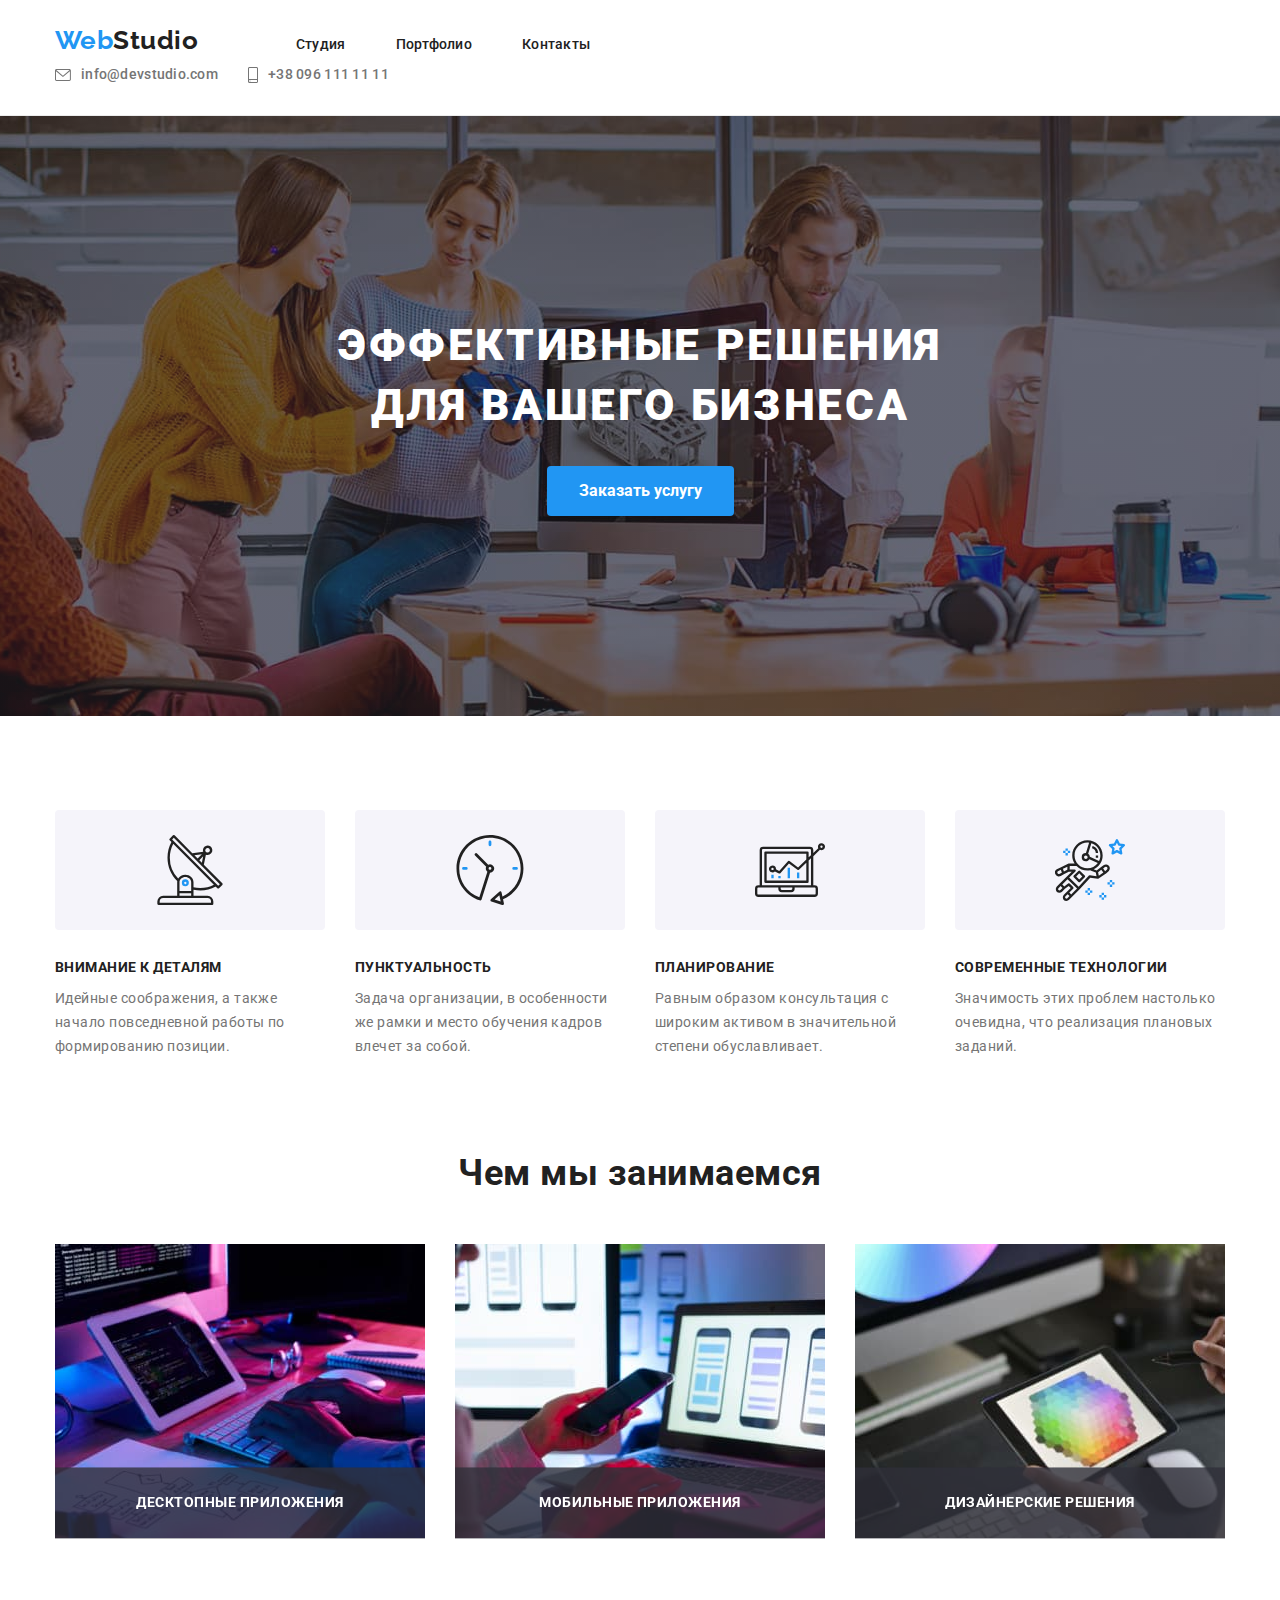
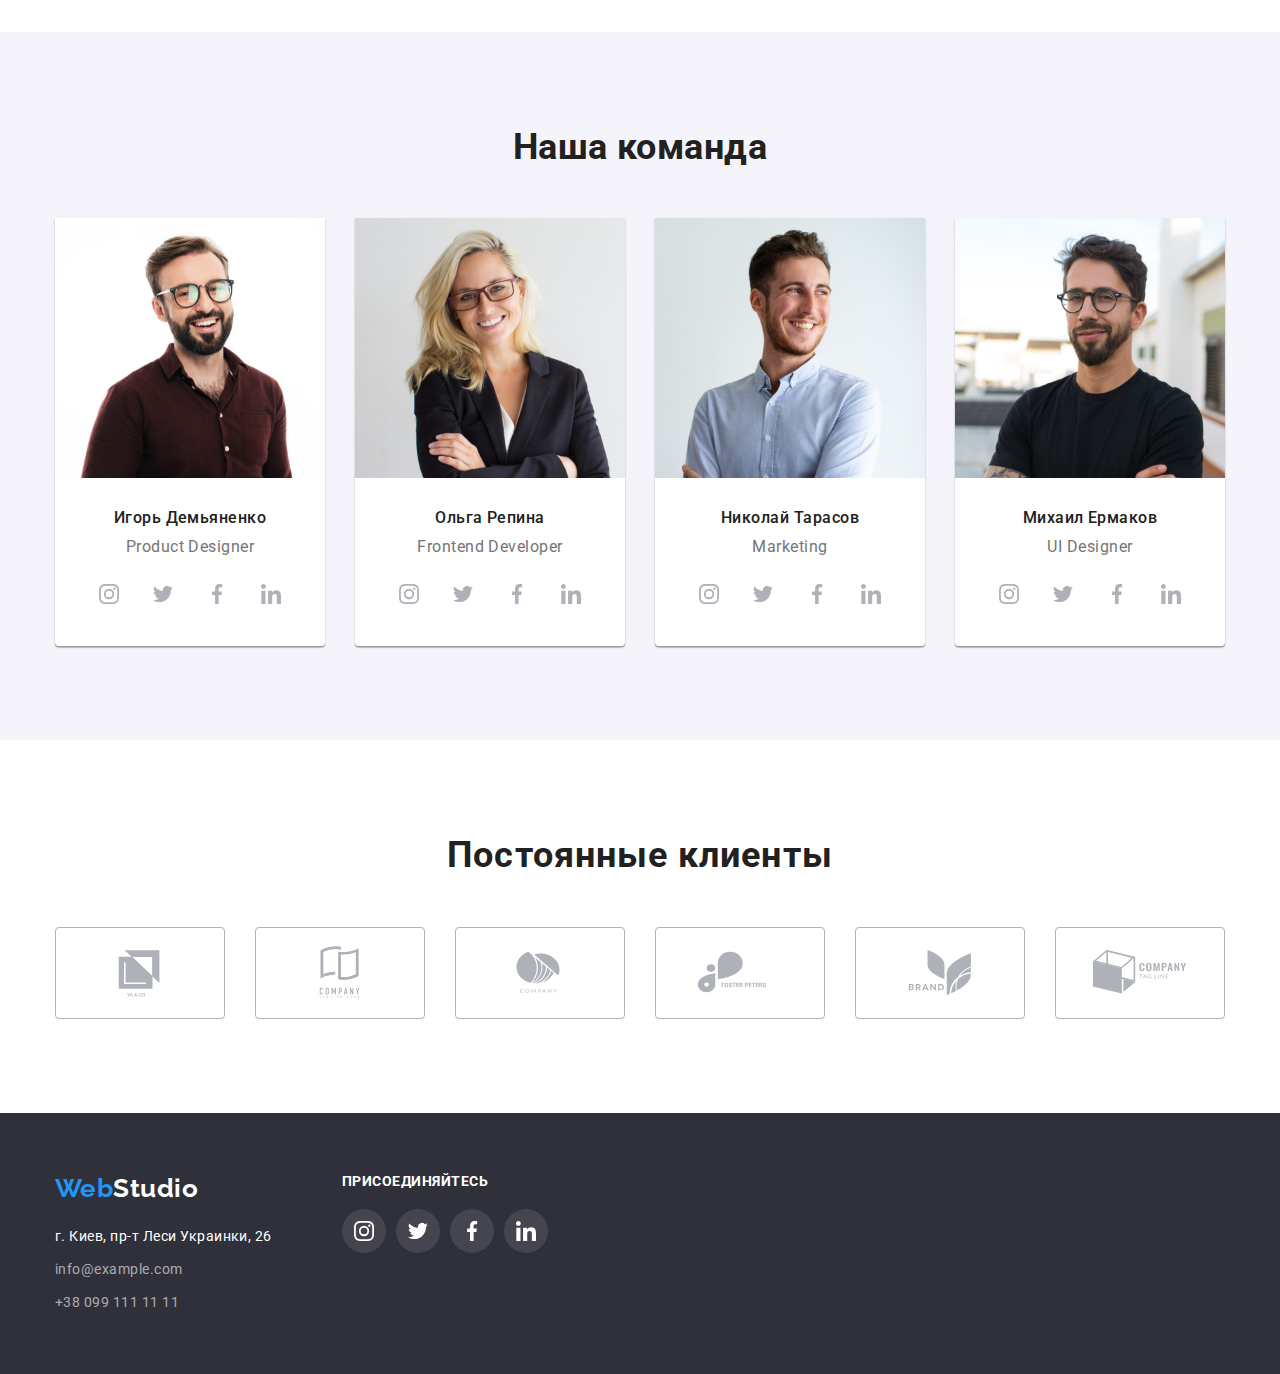
==== index.html @ 28126ce4 "first commit" ====
<!DOCTYPE html>
<html lang="ru">
  <head>
    <meta charset="UTF-8" />
    <meta http-equiv="X-UA-Compatible" content="IE=edge" />
    <meta name="viewport" content="width=device-width, initial-scale=1.0" />
    <title>Web Studio</title>
    <link
      href="https://fonts.googleapis.com/css2?family=Raleway:wght@700&family=Roboto:wght@400;500;700;900&display=swap"
      rel="stylesheet"
    />
    <link
      href="https://cdnjs.cloudflare.com/ajax/libs/modern-normalize/1.1.0/modern-normalize.min.css"
      rel="stylesheet"
    />
    <link href="./css/styles.css" rel="stylesheet" />
  </head>

  <body>
    <!------------------HEADER-------CAPTION-------------------->

    <header class="header">
      <div class="container">
        <a class="logo" href="./" lang="en"
          >Web<span class="logo-caption">Studio</span></a
        >
        <nav class="menu">
          <ul class="nav-menu">
            <li>
              <a class="menu-link studio-link" href="./index.html">Студия</a>
            </li>
            <li><a class="menu-link" href="./portfolio.html">Портфолио</a></li>
            <li><a class="menu-link" href="/">Контакты</a></li>
          </ul>
        </nav>

        <ul class="contacts">
          <li>
            <a class="contacts-link" href="mailto:info@devstudio.com" lang="en">
              <svg class="mail-icon" width="16" height="12">
                <use href="./images/icons.svg#mail"></use>
              </svg>
              info@devstudio.com</a
            >
          </li>
          <li>
            <a class="contacts-link" href="tel:+380961111111">
              <svg class="tel-icon" width="10" height="16">
                <use href="./images/icons.svg#tel"></use>
              </svg>
              +38 096 111 11 11</a
            >
          </li>
        </ul>
      </div>
    </header>

    <main>
      <!-------------------PRIMARY---------------------->
      <section class="primary">
        <div class="container">
          <h1 class="primary-title">
            Эффективные решения <br />
            для вашего бизнеса
          </h1>
          <button data-modal-open class="primary-btn" type="button">
            Заказать услугу
          </button>

          <div data-modal class="backdrop is-hidden">
            <div class="modal">
              <button data-modal-close class="window-btn">
                <svg class="close-window" width="11" height="11">
                  <use href="./images/icons.svg#close"></use>
                </svg>
              </button>
            </div>
          </div>
        </div>
      </section>

      <!----------------ADVANTAGES----------------------------->

      <section class="advantages">
        <div class="container">
          <ul class="adventages-list">
            <li class="adventages-list-item">
              <div class="advantages-icon-block">
                <svg width="70">
                  <use href="./images/icons.svg#advantages-first"></use>
                </svg>
              </div>
              <h3>Внимание к деталям</h3>
              <p>
                Идейные соображения, а также начало повседневной работы по
                формированию позиции.
              </p>
            </li>

            <li class="adventages-list-item">
              <div class="advantages-icon-block">
                <svg width="70">
                  <use href="./images/icons.svg#advantages-second"></use>
                </svg>
              </div>
              <h3>Пунктуальность</h3>
              <p>
                Задача организации, в особенности же рамки и место обучения
                кадров влечет за собой.
              </p>
            </li>

            <li class="adventages-list-item">
              <div class="advantages-icon-block">
                <svg width="70">
                  <use href="./images/icons.svg#advantages-third"></use>
                </svg>
              </div>
              <h3>Планирование</h3>
              <p>
                Равным образом консультация с широким активом в значительной
                степени обуславливает.
              </p>
            </li>

            <li class="adventages-list-item">
              <div class="advantages-icon-block">
                <svg width="70">
                  <use href="./images/icons.svg#advantages-forth"></use>
                </svg>
              </div>
              <h3>Современные технологии</h3>
              <p>
                Значимость этих проблем настолько очевидна, что реализация
                плановых заданий.
              </p>
            </li>
          </ul>
        </div>
      </section>

      <!----------------------ACTIVITY---------------------->

      <section class="activity">
        <div class="container">
          <h2 class="activity-title">Чем мы занимаемся</h2>

          <ul class="activity-list">
            <li>
              <div class="activity-container">
                <img
                  class="activity-photo"
                  src="images/futures-img1.jpg"
                  alt="программирование"
                  width="370"
                  height="294"
                />
                <div class="activity-text">
                  <p>Десктопные приложения</p>
                </div>
              </div>
            </li>

            <li>
              <div class="activity-container">
                <img
                  class="activity-photo"
                  src="images/futures-img2.jpg"
                  alt="мобильные приложения"
                  width="370"
                  height="294"
                />
                <div class="activity-text">
                  <p>Мобильные приложения</p>
                </div>
              </div>
            </li>

            <li>
              <div class="activity-container">
                <img
                  class="activity-photo"
                  src="images/futures-img3.jpg"
                  alt="дизайн"
                  width="370"
                  height="294"
                />
                <div class="activity-text">
                  <p>Дизайнерские решения</p>
                </div>
              </div>
            </li>
          </ul>
        </div>
      </section>

      <!---------------------TEAM---------------------------->

      <section class="team">
        <div class="container">
          <h2 class="team-title">Наша команда</h2>

          <ul class="team-list">
            <li class="team-item">
              <img
                class="team-item-photo"
                src="images/team-img1.jpg"
                alt="продуктовый дизайнер"
                width="270"
                height="260"
              />
              <div class="team-item-text">
                <h3>Игорь Демьяненко</h3>
                <p lang="en">Product Designer</p>

                <!----------- NETWORK LIST------------>
                <ul class="network-list">
                  <li class="network-item">
                    <a class="icon-link" href="https://www.instagram.com">
                      <svg class="social-network-icon">
                        <use href="./images/icons.svg#instagram"></use>
                      </svg>
                    </a>
                  </li>
                  <li class="network-item">
                    <a class="icon-link" href="https://twitter.com">
                      <svg class="social-network-icon">
                        <use href="./images/icons.svg#twitter"></use>
                      </svg>
                    </a>
                  </li>
                  <li class="network-item">
                    <a class="icon-link" href="https://www.facebook.com/">
                      <svg class="social-network-icon">
                        <use href="./images/icons.svg#facebook"></use>
                      </svg>
                    </a>
                  </li>
                  <li class="network-item">
                    <a class="icon-link" href="https://www.linkedin.com">
                      <svg class="social-network-icon">
                        <use href="./images/icons.svg#linkedin"></use>
                      </svg>
                    </a>
                  </li>
                </ul>
              </div>
            </li>

            <li class="team-item">
              <img
                class="team-item-photo"
                src="images/team-img2.jpg"
                alt="фронтенд разработчик"
                width="270"
                height="260"
              />
              <div class="team-item-text">
                <h3>Ольга Репина</h3>
                <p lang="en">Frontend Developer</p>

                <!----------- NETWORK LIST------------>
                <ul class="network-list">
                  <li class="network-item">
                    <a class="icon-link" href="https://www.instagram.com">
                      <svg class="social-network-icon">
                        <use href="./images/icons.svg#instagram"></use>
                      </svg>
                    </a>
                  </li>
                  <li class="network-item">
                    <a class="icon-link" href="https://twitter.com">
                      <svg class="social-network-icon">
                        <use href="./images/icons.svg#twitter"></use>
                      </svg>
                    </a>
                  </li>
                  <li class="network-item">
                    <a class="icon-link" href="https://www.facebook.com/">
                      <svg class="social-network-icon">
                        <use href="./images/icons.svg#facebook"></use>
                      </svg>
                    </a>
                  </li>
                  <li class="network-item">
                    <a class="icon-link" href="https://www.linkedin.com">
                      <svg class="social-network-icon">
                        <use href="./images/icons.svg#linkedin"></use>
                      </svg>
                    </a>
                  </li>
                </ul>
              </div>
            </li>

            <li class="team-item">
              <img
                class="team-item-photo"
                src="images/team-img3.jpg"
                alt="маркетолог"
                width="270"
                height="260"
              />
              <div class="team-item-text">
                <h3>Николай Тарасов</h3>
                <p lang="en">Marketing</p>

                <!----------- NETWORK LIST------------>
                <ul class="network-list">
                  <li class="network-item">
                    <a class="icon-link" href="https://www.instagram.com">
                      <svg class="social-network-icon">
                        <use href="./images/icons.svg#instagram"></use>
                      </svg>
                    </a>
                  </li>
                  <li class="network-item">
                    <a class="icon-link" href="https://twitter.com">
                      <svg class="social-network-icon">
                        <use href="./images/icons.svg#twitter"></use>
                      </svg>
                    </a>
                  </li>
                  <li class="network-item">
                    <a class="icon-link" href="https://www.facebook.com/">
                      <svg class="social-network-icon">
                        <use href="./images/icons.svg#facebook"></use>
                      </svg>
                    </a>
                  </li>
                  <li class="network-item">
                    <a class="icon-link" href="https://www.linkedin.com">
                      <svg class="social-network-icon">
                        <use href="./images/icons.svg#linkedin"></use>
                      </svg>
                    </a>
                  </li>
                </ul>
              </div>
            </li>

            <li class="team-item">
              <img
                class="team-item-photo"
                src="images/team-img4.jpg"
                alt="проектировщик интерфейсов"
                width="270"
                height="260"
              />
              <div class="team-item-text">
                <h3>Михаил Ермаков</h3>
                <p lang="en">UI Designer</p>

                <!----------- NETWORK LIST------------>
                <ul class="network-list">
                  <li class="network-item">
                    <a class="icon-link" href="https://www.instagram.com">
                      <svg class="social-network-icon">
                        <use href="./images/icons.svg#instagram"></use>
                      </svg>
                    </a>
                  </li>
                  <li class="network-item">
                    <a class="icon-link" href="https://twitter.com">
                      <svg class="social-network-icon">
                        <use href="./images/icons.svg#twitter"></use>
                      </svg>
                    </a>
                  </li>
                  <li class="network-item">
                    <a class="icon-link" href="https://www.facebook.com/">
                      <svg class="social-network-icon">
                        <use href="./images/icons.svg#facebook"></use>
                      </svg>
                    </a>
                  </li>
                  <li class="network-item">
                    <a class="icon-link" href="https://www.linkedin.com">
                      <svg class="social-network-icon">
                        <use href="./images/icons.svg#linkedin"></use>
                      </svg>
                    </a>
                  </li>
                </ul>
              </div>
            </li>
          </ul>
        </div>
      </section>
    </main>

    <!-----------------------CLIENTS----------------------->
    <section class="clients">
      <div class="container">
        <h2 class="clients-title">Постоянные клиенты</h2>

        <ul class="clients-list">
          <li class="clients-item">
            <a class="clients-link" href="./">
              <svg class="clients-icon" width="106" height="60">
                <use href="./images/icons.svg#clients-first"></use>
              </svg>
            </a>
          </li>
          <li class="clients-item">
            <a class="clients-link" href="./">
              <svg class="clients-icon" width="106" height="60">
                <use href="./images/icons.svg#clients-second"></use>
              </svg>
            </a>
          </li>
          <li class="clients-item">
            <a class="clients-link" href="./">
              <svg class="clients-icon" width="106" height="60">
                <use href="./images/icons.svg#clients-third"></use>
              </svg>
            </a>
          </li>
          <li class="clients-item">
            <a class="clients-link" href="./">
              <svg class="clients-icon" width="106" height="60">
                <use href="./images/icons.svg#clients-forth"></use>
              </svg>
            </a>
          </li>
          <li class="clients-item">
            <a class="clients-link" href="./">
              <svg class="clients-icon" width="106" height="60">
                <use href="./images/icons.svg#clients-fifth"></use>
              </svg>
            </a>
          </li>
          <li class="clients-item">
            <a class="clients-link" href="./">
              <svg class="clients-icon" width="106" height="60">
                <use href="./images/icons.svg#clients-six"></use>
              </svg>
            </a>
          </li>
        </ul>
      </div>
    </section>

    <!-----------------------FOOTER----------------------->

    <footer class="footer">
      <div class="container footer-sidebar">
        <div class="adress-container">
          <a class="logo bottom" href="./" lang="en"
            >Web<span class="logo-footer">Studio</span></a
          >
          <address class="footer-address">
            <p class="address-link">г. Киев, пр-т Леси Украинки, 26</p>
            <a class="footer-contacts" href="mailto:info@example.com" lang="en"
              >info@example.com</a
            >
            <a class="footer-contacts" href="tel:+380991111111"
              >+38 099 111 11 11</a
            >
          </address>
        </div>

        <!-- ---------footer-icons-------------------------- -->
        <div class="footer-network-container">
          <p class="footer-network-text">присоединяйтесь</p>
          <ul class="network-list">
            <li class="network-item">
              <a class="footer-icon-link" href="https://www.instagram.com">
                <svg class="footer-network-icon">
                  <use href="./images/icons.svg#instagram"></use>
                </svg>
              </a>
            </li>
            <li class="network-item">
              <a class="footer-icon-link" href="https://twitter.com">
                <svg class="footer-network-icon">
                  <use href="./images/icons.svg#twitter"></use>
                </svg>
              </a>
            </li>
            <li class="network-item">
              <a class="footer-icon-link" href="https://www.facebook.com/">
                <svg class="footer-network-icon">
                  <use href="./images/icons.svg#facebook"></use>
                </svg>
              </a>
            </li>
            <li class="network-item">
              <a class="footer-icon-link" href="https://www.linkedin.com">
                <svg class="footer-network-icon">
                  <use href="./images/icons.svg#linkedin"></use>
                </svg>
              </a>
            </li>
          </ul>
        </div>
      </div>
    </footer>
    <script src="./js/modal.js"></script>
  </body>
</html>
---- css/styles.css ----
:root {
  --first-text-color: #212121;
  --second-text-color: #757575;
  --third-text-color: #afb1b8;
  --first-background-color: #ffffff;
  --second-background-color: #f5f4fa;
  --third-background-color: #e5e5e5;
  --acent-color: #2196f3;

  --padding-section: 94px;
  --margin-right-icons: 30px;
}

body {
  font-family: "Roboto", sans-serif;
  font-style: normal;
  letter-spacing: 0.03em;
  color: var(--first-text-color);
}

.container {
  width: 1200px;
  margin-left: auto;
  margin-right: auto;
  padding-left: 15px;
  padding-right: 15px;
}

h1,
h2,
h3,
h4,
h5,
h6,
p {
  margin-top: 0;
  margin-bottom: 0;
}

/* -----------------HEADER-----CAPTION---------------- */

.header {
  padding-top: 25px;
  padding-bottom: 25px;

  background-color: var(--first-background-color);

  border-bottom: 1px solid #ececec;
}

.logo {
  margin-right: 93px;

  font-family: "Raleway";
  font-weight: 700;
  font-size: 26px;
  line-height: 1.19em;
  color: var(--acent-color);
  text-decoration: none;
}

.logo-caption {
  color: #212121;
}

.menu {
  display: inline-block;
  margin-right: 300px;
}

.nav-menu {
  display: inline-flex;
  margin-top: 0;
  margin-bottom: 0;
  padding-left: 0;
  padding-top: 7px;
  padding-bottom: 7px;

  list-style: none;
}

.contacts {
  display: inline-flex;
  align-items: center;
  margin-top: 0;
  margin-bottom: 0;
  padding-left: 0;
  padding-top: 7px;
  padding-bottom: 7px;

  list-style: none;
}

.menu li,
.contacts li {
  font-weight: 500;
  font-size: 14px;
  line-height: 1.14em;
  letter-spacing: 0.02em;
}

.menu li {
  margin-right: 50px;
}

.contacts li {
  margin-right: 30px;
}

.menu li:last-child,
.contacts li:last-child {
  margin-right: 0;
}

.menu-link {
  position: relative;

  color: #212121;
  text-decoration: none;
  outline: none;
}

.menu-link:hover,
.menu-link:focus,
.contacts-link:hover,
.contacts-link:focus {
  color: var(--acent-color);
}

/* SVG----ICONS */

.contacts-link {
  display: flex;
  align-items: center;

  color: var(--second-text-color);
  text-decoration: none;
  outline: none;
}

.mail-icon {
  fill: currentColor;
  margin-right: 10px;
}

.tel-icon {
  fill: currentColor;
  margin-right: 10px;
}

.mail-icon:hover,
.mail-icon:focus,
.tel-icon:hover,
.tel-icon:focus {
  color: var(--acent-color);
}

/*---stripe in studio-link----stripe in portfolio-link--- */

.studio-link::after,
.portfolio-link::after {
  position: absolute;
  left: 0;
  margin-top: 28px;

  content: "";
  display: block;

  width: 100%;
  height: 4px;

  background-color: #2196f3;
  border-radius: 2px;

  opacity: 0;
  transform: scale(0);
  transition: opacity 250ms cubic-bezier(0.4, 0, 0.2, 1),
    transform 250ms cubic-bezier(0.4, 0, 0.2, 1);
}

.studio-link:hover::after,
.portfolio-link:hover::after {
  opacity: 1;
  transform: scale(1);
}

/* -----------------PRIMARY--------------------- */

.primary {
  background-image: linear-gradient(
      rgba(47, 48, 58, 0.4),
      rgba(47, 48, 58, 0.4)
    ),
    url("../images/background-photo.jpg");
  max-width: 1600px;
  height: 600px;
  margin: 0 auto;
  background-repeat: no-repeat;
  background-position: center;
  background-size: cover;
  background-color: rgba(196, 196, 196, 1);

  padding-top: 200px;
  padding-bottom: 200px;

  text-align: center;
}

.primary-title {
  margin-bottom: 30px;

  font-weight: 900;
  font-size: 44px;
  line-height: 1.36em;
  letter-spacing: 0.06em;
  text-transform: uppercase;
  color: var(--first-background-color);
}

.primary-btn {
  padding: 10px 32px;

  max-width: 200px;
  font-weight: 700;
  font-size: 16px;
  line-height: 1.88em;
  color: var(--first-background-color);
  background-color: var(--acent-color);

  border: none;
  border-radius: 4px;
  cursor: pointer;

  box-shadow: 0px 4px 4px rgba(0, 0, 0, 0.15);
}

/* -----------Modal-window--------------- */

.backdrop {
  position: fixed;
  top: 0;
  left: 0;
  width: 100%;
  height: 100%;
  background-color: rgba(0, 0, 0, 0.2);
}

.is-hidden {
  opacity: 0;
  pointer-events: none;
}
.is-hidden .modal {
  transform: translate(-50, -50%) scale(0.6);
}

.modal {
  position: absolute;

  top: 50%;
  left: 50%;

  min-width: 528px;
  min-height: 581px;
  padding: 8px;

  background-color: #ffffff;
  box-shadow: 0px 1px 3px rgba(0, 0, 0, 0.12), 0px 1px 1px rgba(0, 0, 0, 0.14),
    0px 2px 1px rgba(0, 0, 0, 0.2);
  border-radius: 4px;

  transform: translate(-50%, -50%) scale(1);

  transition: opacity 250ms cubic-bezier(0.4, 0, 0.2, 1),
    transform 250ms cubic-bezier(0.4, 0, 0.2, 1);
}

.window-btn {
  position: absolute;
  top: 0;
  right: 0;

  width: 30px;
  height: 30px;

  background-color: #ffffff;

  border: 1px solid rgba(0, 0, 0, 0.1);
  border-radius: 50%;
  cursor: pointer;
}

.close-window {
  fill: rgba(0, 0, 0, 1);
}

/* ----------------ADVANTAGES----------------------------- */

.advantages {
  padding-top: var(--padding-section);
  padding-bottom: 0;
}

/* flex для преимуществ - 4 описания */
.adventages-list {
  display: flex;
  margin: 0;
  padding: 0;
  list-style: none;
}

.adventages-list-item {
}

.adventages-list-item:not(:last-child) {
  margin-right: var(--margin-right-icons);
}

/* описание конкретного преимущества */
.advantages h3 {
  margin-bottom: 10px;

  font-weight: 700;
  font-size: 14px;
  line-height: 1.14em;
  text-transform: uppercase;
}

.advantages p {
  margin-top: 0;
  margin-bottom: 0;

  font-size: 14px;
  line-height: 1.72em;
  color: var(--second-text-color);
}

/* -----------SVG-----------ICONS---------------- */

.advantages-icon-block {
  display: flex;
  justify-content: center;
  align-items: center;

  min-width: 270px;
  height: 120px;

  margin-bottom: 30px;

  border-radius: 4px;
  text-align: center;
  background-color: var(--second-background-color);
}

/* ---------------------ACTIVITY---------------------- */

.activity {
  padding-top: var(--padding-section);
  padding-bottom: var(--padding-section);
}

.activity-title {
  margin-bottom: 50px;

  font-weight: 700;
  font-size: 36px;
  line-height: 1.17em;
  text-align: center;
}

.activity-list {
  display: flex;
  margin: 0;
  padding: 0;
  list-style: none;
}

.activity li:not(:last-child) {
  margin-right: var(--margin-right-icons);
}

.activity-photo {
  display: block;
}

/* ----Position text on images-------- */

.activity-container {
  position: relative;
}

.activity-text {
  position: absolute;

  width: 100%;
  height: 24%;

  transform: translateY(-100%);

  font-weight: 700;
  font-size: 14px;
  line-height: calc(16 / 14);

  padding-top: 27px;
  padding-bottom: 27px;
  text-align: center;

  text-transform: uppercase;
  color: #ffffff;
  background-color: rgba(47, 48, 58, 0.8);
}
/* ---------------------TEAM---------------------------- */

.team {
  padding-top: var(--padding-section);
  padding-bottom: var(--padding-section);
  text-align: center;

  background-color: var(--second-background-color);
}

.team-title {
  margin-bottom: 50px;

  font-weight: 700;
  font-size: 36px;
  line-height: 1.17em;
}

/* flex для команды - 4 человека */
.team-list {
  display: flex;
  justify-content: center;
  margin: 0;
  padding: 0;
  list-style: none;
}

.team-item {
  background-color: var(--first-background-color);
  box-shadow: 0px 1px 3px rgba(0, 0, 0, 0.12), 0px 1px 1px rgba(0, 0, 0, 0.14),
    0px 2px 1px rgba(0, 0, 0, 0.2);
  border-radius: 0px 0px 4px 4px;
}

.team-item:not(:last-child) {
  margin-right: var(--margin-right-icons);
}

/* Сотрудник команды */

.team-item-text {
  padding: 30px 32px;
}

.team-item-photo {
  display: block;
}

.team h3 {
  margin-bottom: 10px;

  font-weight: 500;
  font-size: 16px;
  line-height: 1.19em;
}

.team p {
  margin-bottom: 16px;

  font-size: 16px;
  line-height: 1.19em;
  color: var(--second-text-color);
}

/* ------SVG----NETWORKS ICONS--- */

.network-list {
  display: flex;
  margin: 0;
  padding: 0;

  list-style: none;
}

.network-item:not(:last-child) {
  margin-right: 10px;
}

.icon-link {
  display: flex;
  justify-content: center;
  align-items: center;
  width: 44px;
  height: 44px;

  color: var(--third-text-color);
}

.social-network-icon {
  fill: currentColor;
  width: 100%;
  height: 100%;
}

.social-network-icon:hover,
.social-network-icon:focus {
  fill: var(--first-background-color);
  background-color: var(--acent-color);
}

.icon-link:hover .social-network-icon,
.icon-link:focus .social-network-icon {
  color: var(--first-background-color);
  background-color: var(--acent-color);
  border-radius: 50%;
}

.icon-link:focus {
  outline: none;
}

/* --------------------CLIENTS-------------------------- */

.clients {
  padding-top: var(--padding-section);
  padding-bottom: var(--padding-section);
}

.clients-title {
  margin-bottom: 50px;

  font-weight: 700;
  font-size: 36px;
  line-height: 1.17em;
  text-align: center;
  letter-spacing: 0.03em;
}

.clients-list {
  display: flex;
  margin: 0;
  padding: 0;

  list-style: none;
}

.clients-item {
  margin-right: var(--margin-right-icons);
}

.clients-item:last-child {
  margin-right: 0;
}

/* ---------------SVG-icons----------------- */
.clients-link {
  display: flex;
  justify-content: center;
  align-items: center;
  width: 170px;
  height: 92px;
  color: var(--third-text-color);

  border: 1px solid var(--third-text-color);
  border-radius: 4px;
}

.clients-icon {
  fill: currentColor;
}

.clients-link:hover,
.clients-link:focus {
  border: 1px solid var(--acent-color);
  border-radius: 4px;
}

.clients-link:hover .clients-icon,
.clients-link:focus .clients-icon {
  fill: var(--acent-color);
}

.clients-link:focus {
  outline: none;
}

/* ---------------------FOOTER--------------------- */

.footer {
  padding-top: 60px;
  padding-bottom: 60px;

  background-color: #2f303a;
}

.logo.bottom {
  margin-right: 0;
}

.logo-footer {
  color: var(--first-background-color);
}

.footer-address {
  margin-top: 20px;
}

.address-link,
.footer-contacts {
  font-size: 14px;
  line-height: 1.72em;
  font-style: normal;
}

.address-link {
  margin: 0;

  color: var(--first-background-color);
}

.footer-contacts {
  display: block;
  margin-top: 9px;

  color: rgba(255, 255, 255, 0.6);
  text-decoration: none;
  outline: none;
}

.footer-contacts:hover,
.footer-contacts:focus {
  color: var(--acent-color);
}

/* ------footer-network-container-------- */

.footer-sidebar {
  display: flex;
}

.adress-container {
  margin-right: 70px;
}

.footer-network-text {
  margin-bottom: 20px;

  font-weight: 700;
  font-size: 14px;
  line-height: calc(16 / 14);
  text-transform: uppercase;

  color: var(--first-background-color);
}

.footer-icon-link {
  display: flex;

  width: 44px;
  height: 44px;

  border-radius: 50%;
  color: var(--first-background-color);
  background-color: rgba(255, 255, 255, 0.1);
}

.footer-network-icon {
  fill: currentColor;
}

.footer-icon-link:hover,
.footer-icon-link:focus {
  background-color: var(--acent-color);
}

.footer-icon-link:hover .footer-network-icon,
.footer-icon-link:focus .footer-network-icon {
  background-color: var(--acent-color);
  border-radius: 50%;
}

.footer-icon-link:focus {
  outline: none;
}

/* ----PORTFOLIO-------PROJECTS--------------- */

.projects {
  padding-top: var(--padding-section);
  padding-bottom: var(--padding-section);
}

/* СПИСОК КНОПОК */

.projects-btn-list {
  display: flex;
  justify-content: center;
  margin-top: 0;
  margin-bottom: 50px;
  padding-left: 0;

  list-style: none;
}

.projects-btn-item:not(:last-child) {
  margin-right: 8px;
}

/* КНОПКА */

.projects button {
  padding: 6px 22px;

  min-width: auto;
  font-family: inherit;
  font-style: inherit;
  font-weight: 500;
  font-size: 16px;
  line-height: 1.63em;
  letter-spacing: inherit;
  color: inherit;
  background-color: var(--second-background-color);

  border: none;
  border-radius: 4px;
  cursor: pointer;
  outline: none;
}

.projects button:hover,
.projects button:focus {
  color: var(--first-background-color);
  background-color: var(--acent-color);

  box-shadow: 0px 3px 1px rgba(0, 0, 0, 0.1), 0px 1px 2px rgba(0, 0, 0, 0.08),
    0px 2px 2px rgba(0, 0, 0, 0.12);
}

/* СПИСОК ПРОЕКТОВ */

.projects-photo-list {
  display: flex;
  flex-wrap: wrap;
  margin: 0;
  padding: 0;
  list-style: none;
}

.projects-photo-item {
  margin-right: var(--margin-right-icons);
  margin-bottom: var(--margin-right-icons);
  padding-right: 0;

  width: calc((100% - 60px) / 3);
}

.projects-photo-item:hover,
.projects-photo-item:focus {
  box-shadow: 0px 1px 1px rgba(0, 0, 0, 0.12), 0px 4px 4px rgba(0, 0, 0, 0.06),
    1px 4px 6px rgba(0, 0, 0, 0.16);
}

.projects-photo-item:nth-child(3n) {
  margin-right: 0px;
}

.projects-photo-item:nth-last-child(-n + 3) {
  margin-bottom: 0px;
}

/* СТРУКТУРА ПРОЕКТА ВНУТРИ */

/* --зазор между image и нижней секцией текста - 1/4 размера шрифта---- */
.projects-photo {
  display: block;
}

.projects-photo-description {
  margin-top: 0;
  padding: 20px 24px;
  border-right: 1px solid #eeeeee;
  border-bottom: 1px solid #eeeeee;
  border-left: 1px solid #eeeeee;
  background-color: var(--first-background-color);
}

.projects-photo-title {
  margin-bottom: 4px;

  font-weight: 700;
  font-size: 18px;
  line-height: 2em;
  letter-spacing: 0.06em;
}

.projects-photo-text {
  font-size: 16px;
  line-height: 1.88em;
  color: var(--second-text-color);
}

/* --------OVERLAY--------------- */
.project-overlay-container {
  position: relative;
  overflow: hidden;
}

.project-overlay {
  position: absolute;
  display: inline-block;

  width: 100%;
  height: 100%;
  background-color: rgba(33, 150, 243, 0.9);

  transform: translateY(0);
  transition: transform 250ms cubic-bezier(0.4, 0, 0.2, 1);
  cursor: pointer;
}

.project-overlay-text {
  position: absolute;

  width: 100%;
  height: 100%;

  padding: 63px 24px;

  font-size: 18px;
  line-height: calc(28 / 18);
  color: #ffffff;

  opacity: 0;
  transition: opacity 250ms cubic-bezier(0.4, 0, 0.2, 1) 250ms;
}

.projects-photo-item:hover .project-overlay {
  transform: translateY(-100%);
}

.projects-photo-item:hover .project-overlay-text {
  opacity: 1;
}
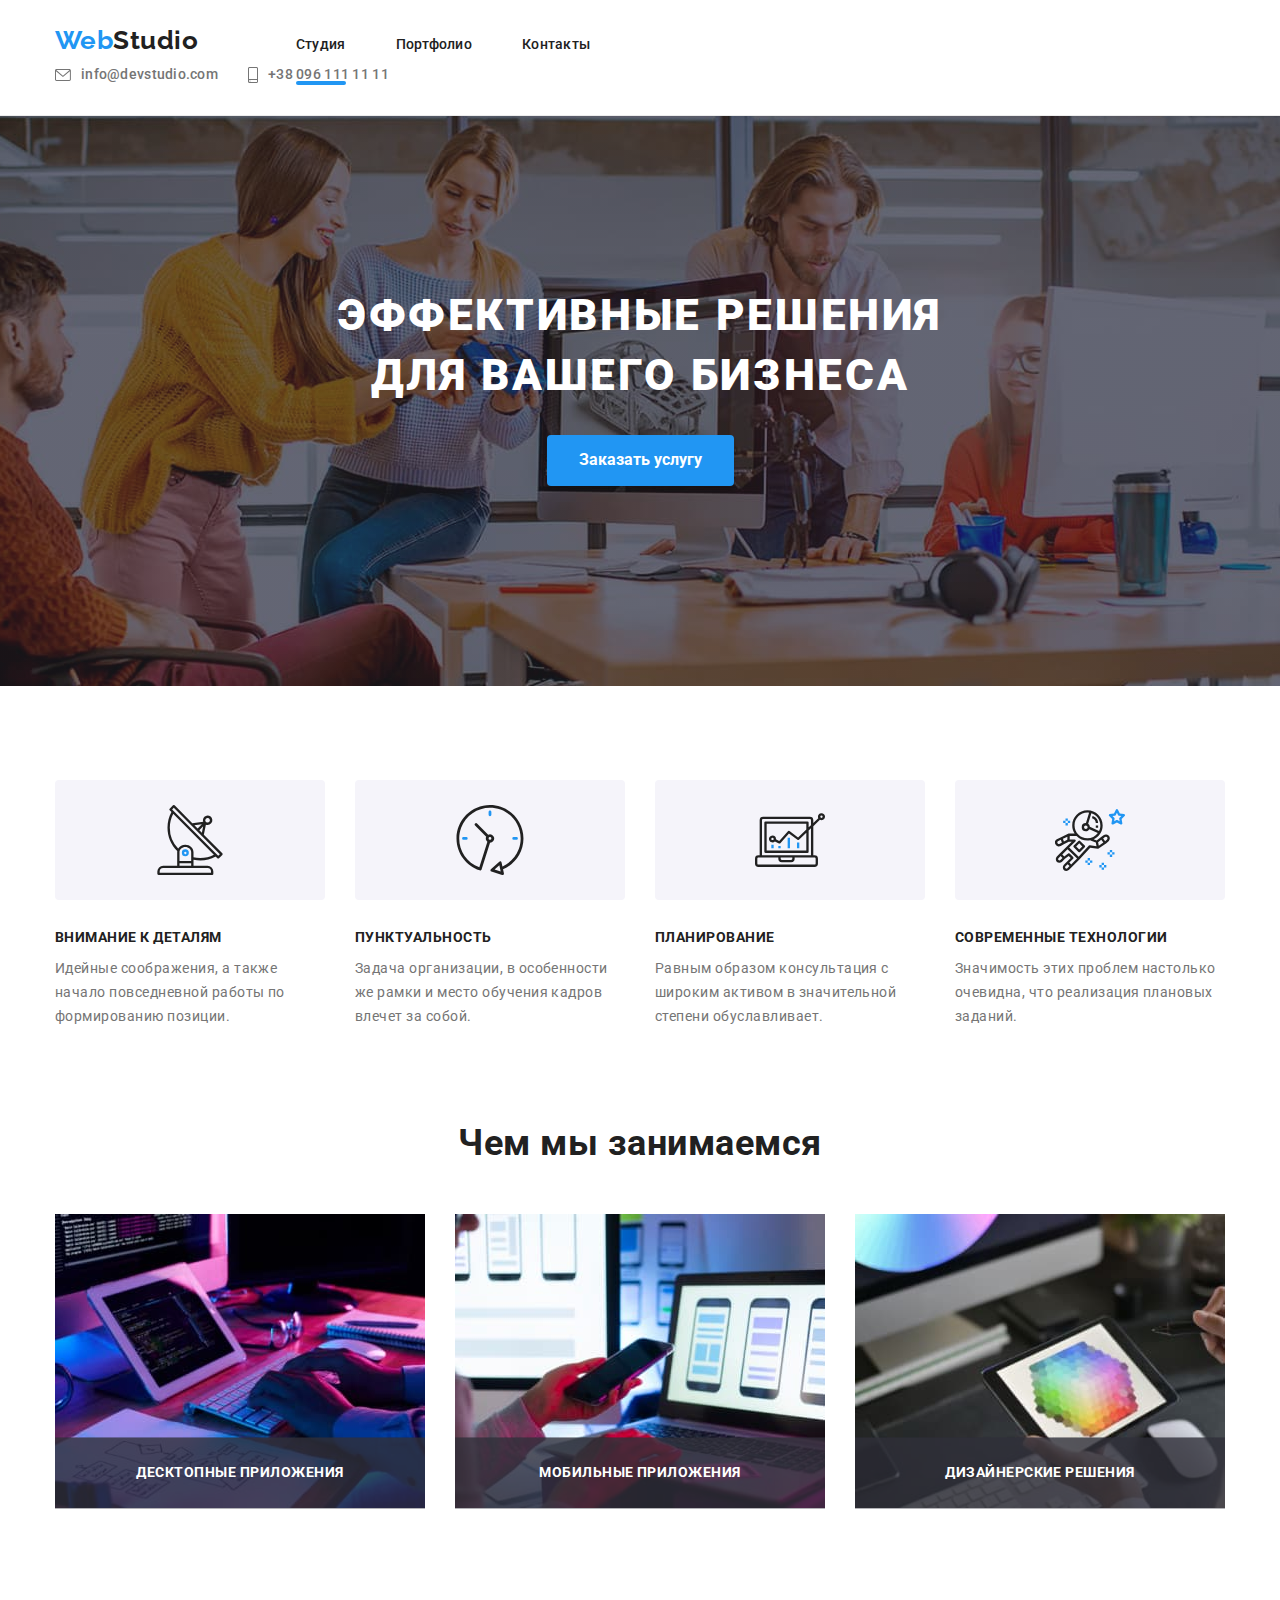
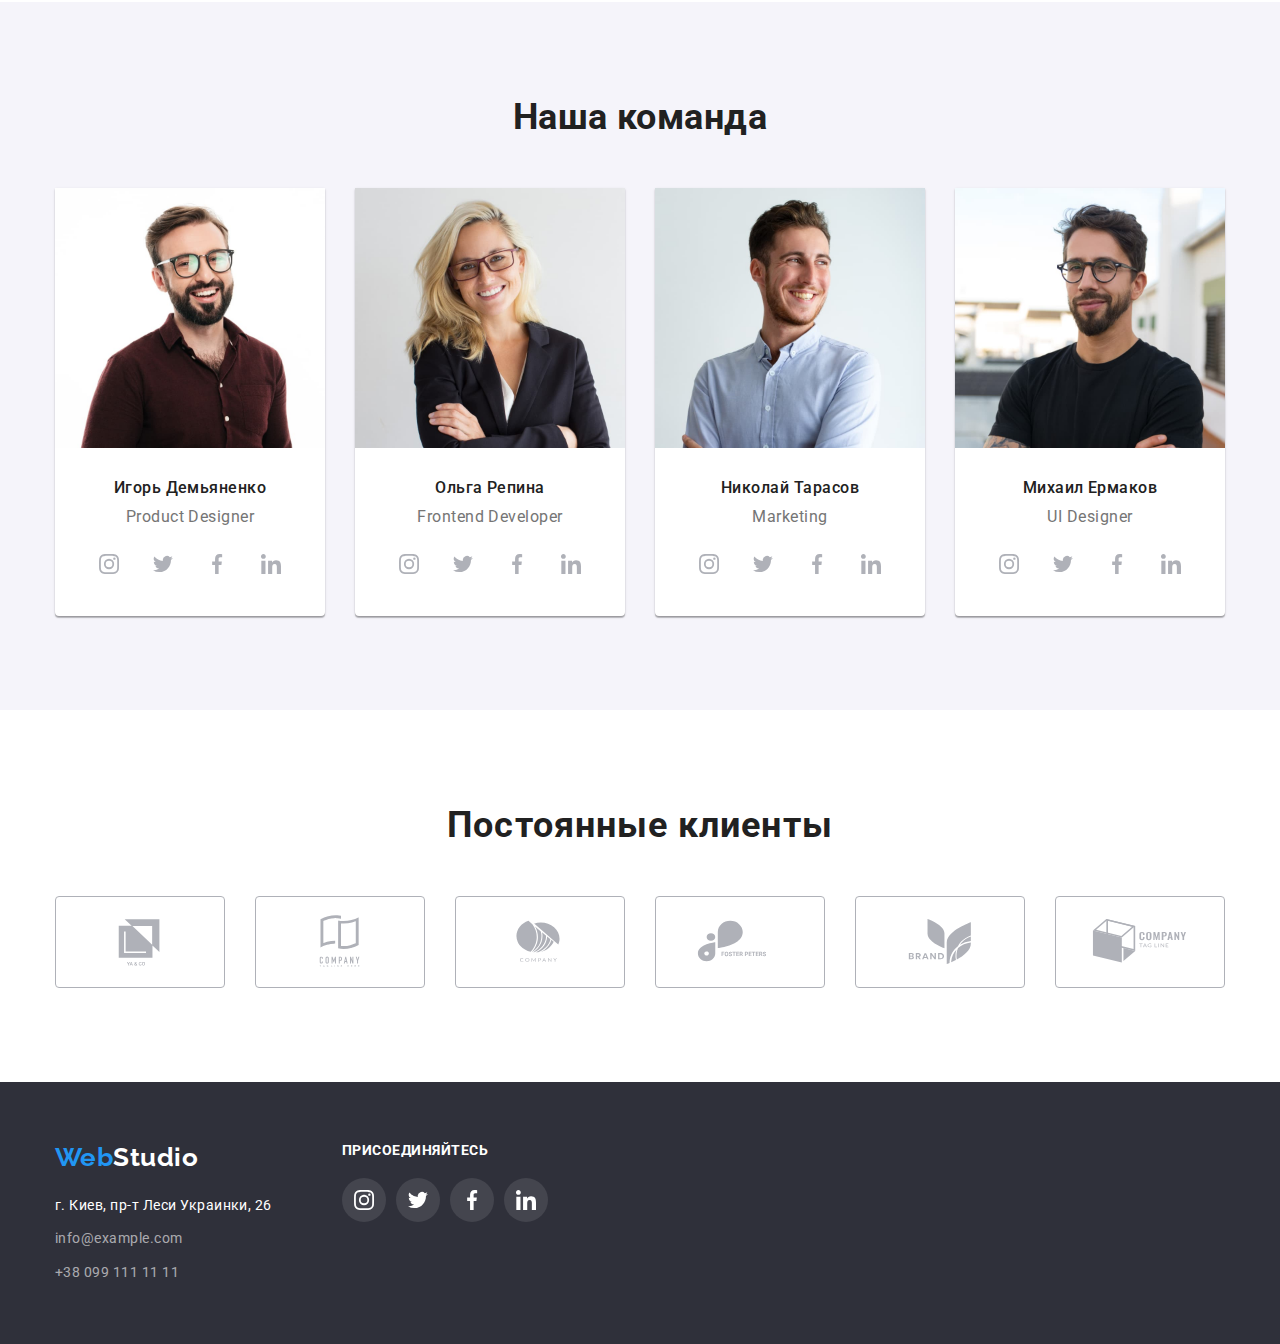
==== commit 824e12ec: "fifth commit" ====
--- a/index.html
+++ b/index.html
@@ -445,18 +445,23 @@
 
     <footer class="footer">
       <div class="container footer-sidebar">
-        <div class="adress-container">
+        <div class="footer-adress-container">
           <a class="logo bottom" href="./" lang="en"
             >Web<span class="logo-footer">Studio</span></a
           >
           <address class="footer-address">
             <p class="address-link">г. Киев, пр-т Леси Украинки, 26</p>
-            <a class="footer-contacts" href="mailto:info@example.com" lang="en"
-              >info@example.com</a
-            >
-            <a class="footer-contacts" href="tel:+380991111111"
-              >+38 099 111 11 11</a
-            >
+            <div class="footer-contacts-container">
+              <a
+                class="footer-contacts"
+                href="mailto:info@example.com"
+                lang="en"
+                >info@example.com</a
+              >
+              <a class="footer-contacts" href="tel:+380991111111"
+                >+38 099 111 11 11</a
+              >
+            </div>
           </address>
         </div>
 
--- a/css/styles.css
+++ b/css/styles.css
@@ -16,6 +16,8 @@
   font-style: normal;
   letter-spacing: 0.03em;
   color: var(--first-text-color);
+
+  padding-top: 85.75px;
 }
 
 .container {
@@ -40,12 +42,19 @@
 /* -----------------HEADER-----CAPTION---------------- */
 
 .header {
+  position: fixed;
+  width: 100%;
+  top: 0;
+  left: 0;
+
   padding-top: 25px;
   padding-bottom: 25px;
 
   background-color: var(--first-background-color);
 
   border-bottom: 1px solid #ececec;
+
+  z-index: 1;
 }
 
 .logo {
@@ -118,6 +127,8 @@
   color: #212121;
   text-decoration: none;
   outline: none;
+
+  transition: color 250ms cubic-bezier(0.4, 0, 0.2, 1) 20ms;
 }
 
 .menu-link:hover,
@@ -125,9 +136,9 @@
 .contacts-link:hover,
 .contacts-link:focus {
   color: var(--acent-color);
-}
-
-/* SVG----ICONS */
+
+  transition: color 250ms cubic-bezier(0.4, 0, 0.2, 1) 20ms;
+}
 
 .contacts-link {
   display: flex;
@@ -136,7 +147,11 @@
   color: var(--second-text-color);
   text-decoration: none;
   outline: none;
-}
+
+  transition: color 250ms cubic-bezier(0.4, 0, 0.2, 1) 20ms;
+}
+
+/* SVG----ICONS */
 
 .mail-icon {
   fill: currentColor;
@@ -171,17 +186,6 @@
 
   background-color: #2196f3;
   border-radius: 2px;
-
-  opacity: 0;
-  transform: scale(0);
-  transition: opacity 250ms cubic-bezier(0.4, 0, 0.2, 1),
-    transform 250ms cubic-bezier(0.4, 0, 0.2, 1);
-}
-
-.studio-link:hover::after,
-.portfolio-link:hover::after {
-  opacity: 1;
-  transform: scale(1);
 }
 
 /* -----------------PRIMARY--------------------- */
@@ -243,14 +247,21 @@
   width: 100%;
   height: 100%;
   background-color: rgba(0, 0, 0, 0.2);
+
+  z-index: 2;
+
+  transition: opacity 250ms cubic-bezier(0.4, 0, 0.2, 1),
+    visibility 250ms cubic-bezier(0.4, 0, 0.2, 1);
 }
 
 .is-hidden {
+  visibility: hidden;
   opacity: 0;
   pointer-events: none;
 }
-.is-hidden .modal {
-  transform: translate(-50, -50%) scale(0.6);
+
+.backdrop.is-hidden .modal {
+  transform: translate(-50%, 0) scale(0.5) rotate(-180deg);
 }
 
 .modal {
@@ -261,23 +272,21 @@
 
   min-width: 528px;
   min-height: 581px;
-  padding: 8px;
 
   background-color: #ffffff;
   box-shadow: 0px 1px 3px rgba(0, 0, 0, 0.12), 0px 1px 1px rgba(0, 0, 0, 0.14),
     0px 2px 1px rgba(0, 0, 0, 0.2);
   border-radius: 4px;
 
-  transform: translate(-50%, -50%) scale(1);
-
-  transition: opacity 250ms cubic-bezier(0.4, 0, 0.2, 1),
-    transform 250ms cubic-bezier(0.4, 0, 0.2, 1);
+  transform: translate(-50%, -50%) scale(1) rotate(0deg);
+
+  transition: transform 250ms cubic-bezier(0.4, 0, 0.2, 1);
 }
 
 .window-btn {
   position: absolute;
-  top: 0;
-  right: 0;
+  top: 8px;
+  right: 8px;
 
   width: 30px;
   height: 30px;
@@ -500,6 +509,10 @@
   fill: currentColor;
   width: 100%;
   height: 100%;
+  border-radius: 50%;
+
+  transition: background-color 250ms cubic-bezier(0.4, 0, 0.2, 1) 25ms,
+    fill 250ms cubic-bezier(0.4, 0, 0.2, 1) 25ms;
 }
 
 .social-network-icon:hover,
@@ -513,6 +526,9 @@
   color: var(--first-background-color);
   background-color: var(--acent-color);
   border-radius: 50%;
+
+  transition: background-color 250ms cubic-bezier(0.4, 0, 0.2, 1) 25ms,
+    fill 250ms cubic-bezier(0.4, 0, 0.2, 1) 25ms;
 }
 
 .icon-link:focus {
@@ -563,21 +579,28 @@
 
   border: 1px solid var(--third-text-color);
   border-radius: 4px;
-}
-
-.clients-icon {
-  fill: currentColor;
+
+  transition: border-color 250ms cubic-bezier(0.4, 0, 0.2, 1) 50ms;
 }
 
 .clients-link:hover,
 .clients-link:focus {
   border: 1px solid var(--acent-color);
   border-radius: 4px;
+
+  transition: border-color 250ms cubic-bezier(0.4, 0, 0.2, 1) 50ms;
+}
+
+.clients-icon {
+  fill: currentColor;
+  transition: fill 250ms cubic-bezier(0.4, 0, 0.2, 1) 50ms;
 }
 
 .clients-link:hover .clients-icon,
 .clients-link:focus .clients-icon {
   fill: var(--acent-color);
+
+  transition: fill 250ms cubic-bezier(0.4, 0, 0.2, 1) 50ms;
 }
 
 .clients-link:focus {
@@ -591,6 +614,14 @@
   padding-bottom: 60px;
 
   background-color: #2f303a;
+}
+
+.footer-sidebar {
+  display: flex;
+}
+
+.footer-adress-container {
+  margin-right: 70px;
 }
 
 .logo.bottom {
@@ -618,6 +649,11 @@
   color: var(--first-background-color);
 }
 
+.footer-contacts-container {
+  display: inline-flex;
+  flex-direction: column;
+}
+
 .footer-contacts {
   display: block;
   margin-top: 9px;
@@ -625,22 +661,18 @@
   color: rgba(255, 255, 255, 0.6);
   text-decoration: none;
   outline: none;
+
+  transition: color 250ms cubic-bezier(0.4, 0, 0.2, 1) 20ms;
 }
 
 .footer-contacts:hover,
 .footer-contacts:focus {
   color: var(--acent-color);
+
+  transition: color 250ms cubic-bezier(0.4, 0, 0.2, 1) 20ms;
 }
 
 /* ------footer-network-container-------- */
-
-.footer-sidebar {
-  display: flex;
-}
-
-.adress-container {
-  margin-right: 70px;
-}
 
 .footer-network-text {
   margin-bottom: 20px;
@@ -662,6 +694,8 @@
   border-radius: 50%;
   color: var(--first-background-color);
   background-color: rgba(255, 255, 255, 0.1);
+
+  transition: background-color 250ms cubic-bezier(0.4, 0, 0.2, 1) 50ms;
 }
 
 .footer-network-icon {
@@ -677,6 +711,7 @@
 .footer-icon-link:focus .footer-network-icon {
   background-color: var(--acent-color);
   border-radius: 50%;
+  transition: background-color 250ms cubic-bezier(0.4, 0, 0.2, 1) 50ms;
 }
 
 .footer-icon-link:focus {
@@ -725,6 +760,10 @@
   border-radius: 4px;
   cursor: pointer;
   outline: none;
+
+  transition: background-color 250ms cubic-bezier(0.4, 0, 0.2, 1) 100ms,
+    color 250ms cubic-bezier(0.4, 0, 0.2, 1) 100ms,
+    box-shadow 250ms cubic-bezier(0.4, 0, 0.2, 1) 100ms;
 }
 
 .projects button:hover,
@@ -734,6 +773,10 @@
 
   box-shadow: 0px 3px 1px rgba(0, 0, 0, 0.1), 0px 1px 2px rgba(0, 0, 0, 0.08),
     0px 2px 2px rgba(0, 0, 0, 0.12);
+
+  transition: background-color 250ms cubic-bezier(0.4, 0, 0.2, 1) 100ms,
+    color 250ms cubic-bezier(0.4, 0, 0.2, 1) 100ms,
+    box-shadow 250ms cubic-bezier(0.4, 0, 0.2, 1) 100ms;
 }
 
 /* СПИСОК ПРОЕКТОВ */
@@ -752,12 +795,16 @@
   padding-right: 0;
 
   width: calc((100% - 60px) / 3);
+
+  transition: box-shadow 250ms cubic-bezier(0.4, 0, 0.2, 1) 100ms;
 }
 
 .projects-photo-item:hover,
 .projects-photo-item:focus {
   box-shadow: 0px 1px 1px rgba(0, 0, 0, 0.12), 0px 4px 4px rgba(0, 0, 0, 0.06),
     1px 4px 6px rgba(0, 0, 0, 0.16);
+
+  transition: box-shadow 250ms cubic-bezier(0.4, 0, 0.2, 1) 100ms;
 }
 
 .projects-photo-item:nth-child(3n) {
@@ -814,7 +861,7 @@
   background-color: rgba(33, 150, 243, 0.9);
 
   transform: translateY(0);
-  transition: transform 250ms cubic-bezier(0.4, 0, 0.2, 1);
+  transition: transform 250ms cubic-bezier(0.4, 0, 0.2, 1) 100ms;
   cursor: pointer;
 }
 
@@ -831,13 +878,17 @@
   color: #ffffff;
 
   opacity: 0;
-  transition: opacity 250ms cubic-bezier(0.4, 0, 0.2, 1) 250ms;
+  transition: opacity 250ms cubic-bezier(0.4, 0, 0.2, 1) 100ms;
 }
 
 .projects-photo-item:hover .project-overlay {
   transform: translateY(-100%);
+
+  transition: transform 250ms cubic-bezier(0.4, 0, 0.2, 1) 100ms;
 }
 
 .projects-photo-item:hover .project-overlay-text {
   opacity: 1;
-}
+
+  transition: opacity 250ms cubic-bezier(0.4, 0, 0.2, 1) 100ms;
+}
